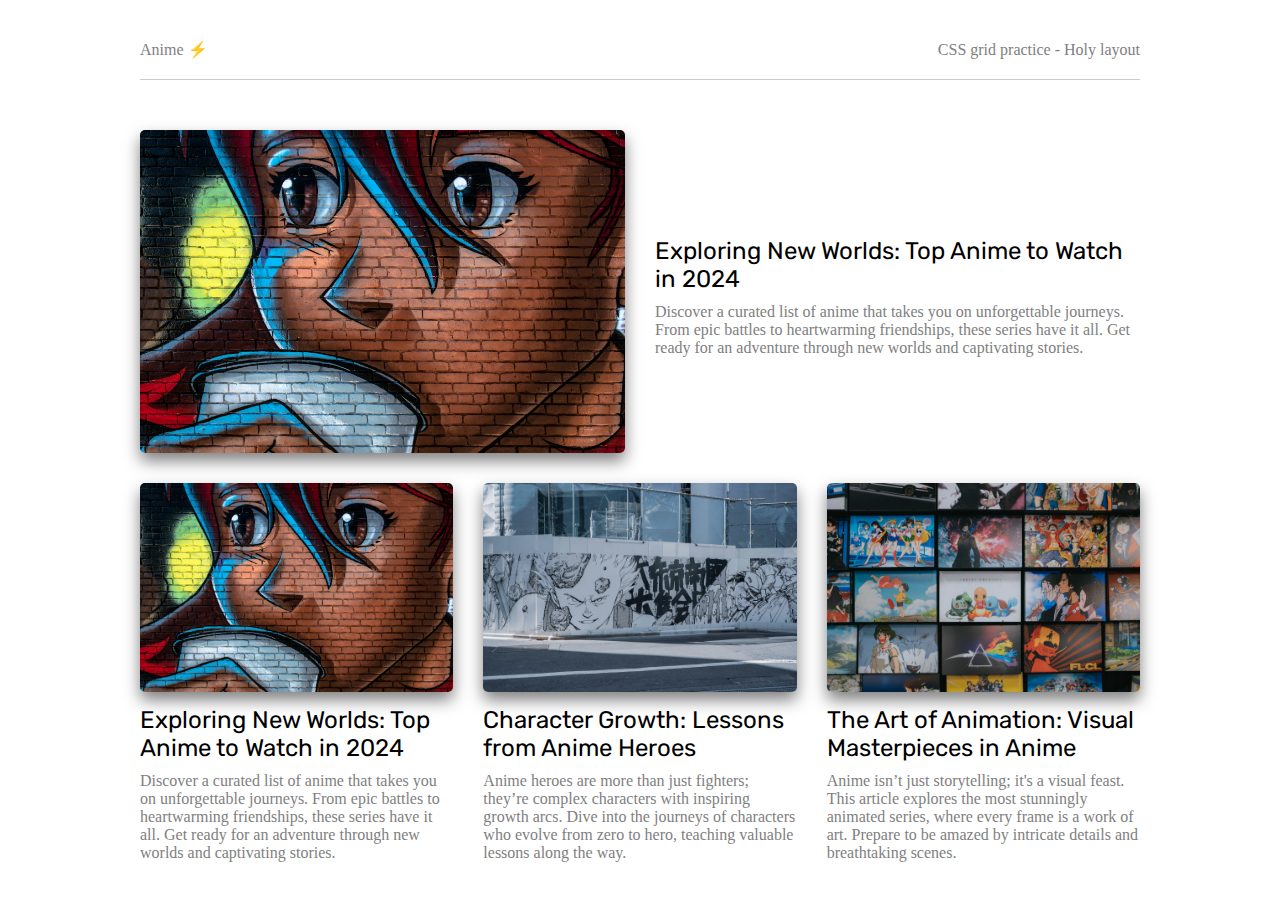
==== holy-layout/index.html @ 67260b05 "first commit" ====
<!DOCTYPE html>
<html lang="en">

<head>
  <meta charset="UTF-8">
  <meta name="viewport" content="width=device-width, initial-scale=1.0">
  <title>CSS Grid</title>
  <link rel="stylesheet" href="./style.css">
</head>

<body>
  <div class="container">
    <header>
      <p>Anime ⚡</p>
      <p>CSS grid practice - Holy layout</p>
    </header>
  </div>
  <div class="container">
    <div class="grid-container">
      <article class="featured-article">
        <img src="files/anime-img (1)-min.jpg" alt="">
        <div class="content">
          <h2>Exploring New Worlds: Top Anime to Watch in 2024</h2>
          <p>Discover a curated list of anime that takes you on unforgettable journeys. From epic battles to
            heartwarming
            friendships, these series have it all. Get ready for an adventure through new worlds and captivating
            stories.
          </p>
        </div>
      </article>
      <article>
        <img src="files/anime-img (1)-min.jpg" alt="">
        <div class="content">
          <h2>Exploring New Worlds: Top Anime to Watch in 2024</h2>
          <p>Discover a curated list of anime that takes you on unforgettable journeys. From epic battles to
            heartwarming
            friendships, these series have it all. Get ready for an adventure through new worlds and captivating
            stories.
          </p>
        </div>
      </article>
      <article>
        <img src="files/anime-img (2)-min.jpg" alt="">
        <div class="content">
          <h2>Character Growth: Lessons from Anime Heroes</h2>
          <p>Anime heroes are more than just fighters; they’re complex characters with inspiring growth arcs. Dive into
            the journeys of characters who evolve from zero to hero, teaching valuable lessons along the way.</p>
        </div>
      </article>
      <article>
        <img src="files/anime-img (3)-min.jpg" alt="">
        <div class="content">
          <h2>The Art of Animation: Visual Masterpieces in Anime</h2>
          <p>Anime isn’t just storytelling; it's a visual feast. This article explores the most stunningly animated
            series, where every frame is a work of art. Prepare to be amazed by intricate details and breathtaking
            scenes.
          </p>
        </div>
      </article>
    </div>
  </div>



  <script src="script.js"></script>
</body>

</html>
---- holy-layout/style.css ----
@import url('https://fonts.googleapis.com/css2?family=Afacad+Flux:wght@100..1000&family=DM+Mono:ital,wght@0,300;0,400;0,500;1,300;1,400;1,500&family=Rubik:ital,wght@0,300..900;1,300..900&display=swap');

*{
  margin: 0;
  padding: 0;
  box-sizing: border-box;

}
h2{
  font-family: "Rubik", sans-serif;
  font-weight: normal;
}
p{
  font-family: inter;
  color: gray;
}
.container{
  max-width: 1000px;
  width: 90%;
  margin: 0 auto;
}
header{
  margin: 20px 0;
  padding: 20px 0;
  border-bottom: 1px solid #ccc;
  display: flex;
  justify-content: space-between;
  align-items: center;
}

.grid-container{
  margin: 50px 0;
  display: grid;
  grid-template-columns: repeat(3, 1fr);
  gap: 30px;
}
article img {
  width: 100%;
  border-radius: 5px;
  box-shadow: 0 8px 16px 0 rgba(0, 0, 0, 0.5);
}
article h2 {
  margin: 10px 0;
}
.featured-article{
  grid-column: span 3;
  display: grid;
  grid-template-columns: repeat(2, 1fr);
  gap: 30px;
  align-items: center;
}

@media screen and (max-width: 768px){
  article{
    grid-column: span 3;
    display: grid;
    grid-template-columns: repeat(2, 1fr);
    gap: 30px;
    align-items: center;
  }
  .featured-article{
    grid-template-columns:  1fr;
  }
}

@media screen and (max-width: 680px){
  article{
    grid-column: span 3;
    display: block;
  }
  .featured-article{
    grid-template-columns:  1fr;
  }
}
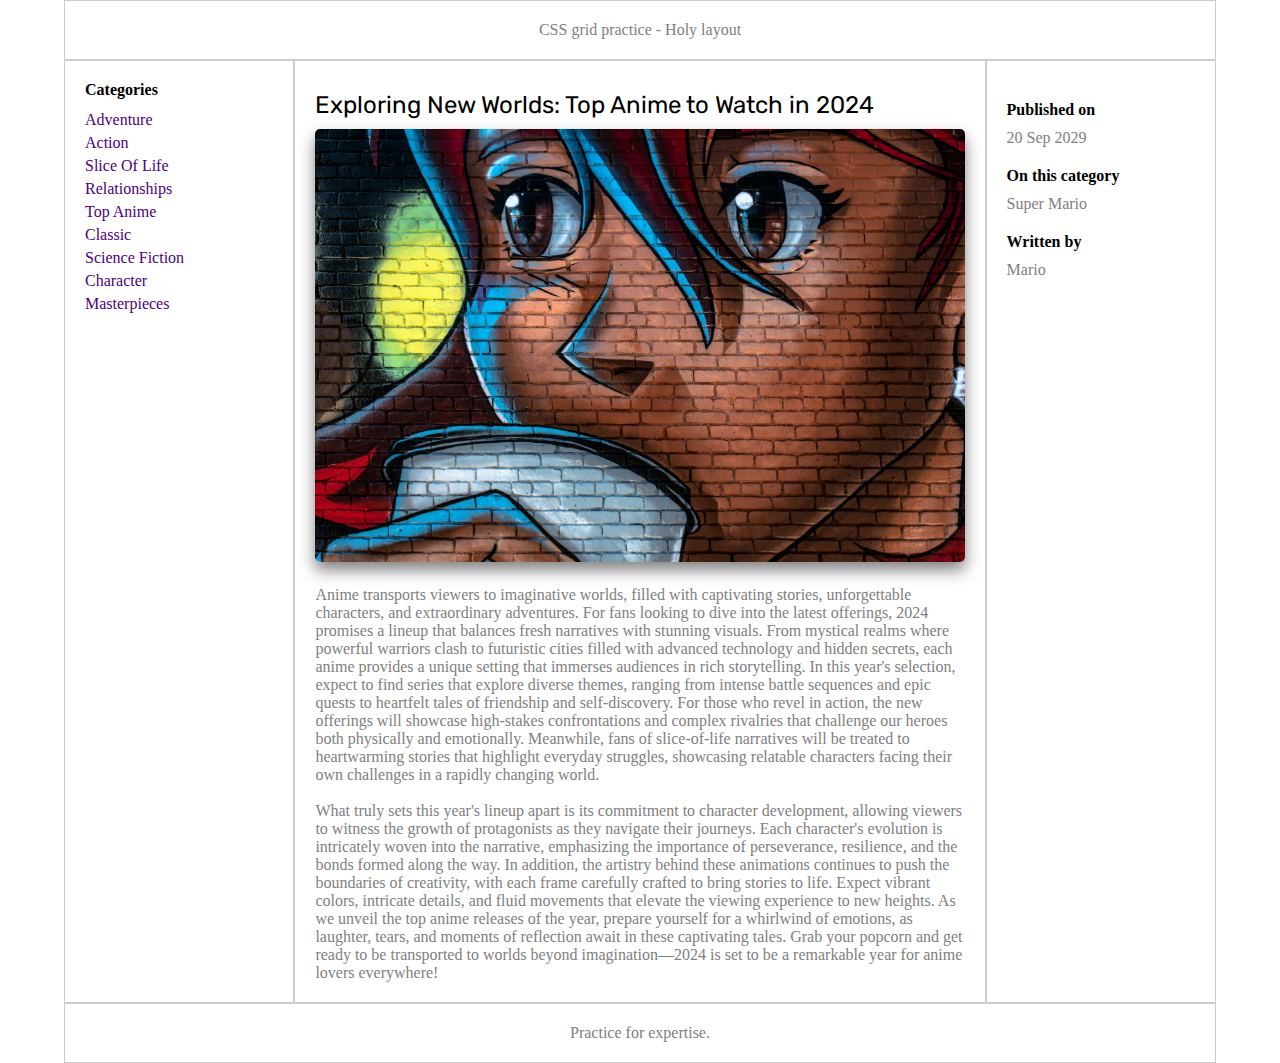
==== commit 1bd51587: "second layout finished" ====
--- a/holy-layout/index.html
+++ b/holy-layout/index.html
@@ -9,60 +9,83 @@
 </head>
 
 <body>
-  <div class="container">
-    <header>
-      <p>Anime ⚡</p>
+  <header>
+    <div class="container">
       <p>CSS grid practice - Holy layout</p>
-    </header>
-  </div>
+    </div>
+  </header>
   <div class="container">
     <div class="grid-container">
+      <aside class="categories">
+        <div>
+          <h4>Categories</h4>
+          <div class="links">
+            <a href="#">Adventure</a>
+            <a href="#">Action</a>
+            <a href="#">Slice Of Life</a>
+            <a href="#">Relationships</a>
+            <a href="#">Top Anime </a>
+            <a href="#">Classic </a>
+            <a href="#">Science Fiction</a>
+            <a href="#">Character</a>
+            <a href="#">Masterpieces</a>
+          </div>
+
+        </div>
+
+      </aside>
+
       <article class="featured-article">
+        <h2>Exploring New Worlds: Top Anime to Watch in 2024</h2>
         <img src="files/anime-img (1)-min.jpg" alt="">
         <div class="content">
-          <h2>Exploring New Worlds: Top Anime to Watch in 2024</h2>
-          <p>Discover a curated list of anime that takes you on unforgettable journeys. From epic battles to
-            heartwarming
-            friendships, these series have it all. Get ready for an adventure through new worlds and captivating
-            stories.
+          <p>Anime transports viewers to imaginative worlds, filled with captivating stories, unforgettable characters,
+            and extraordinary adventures. For fans looking to dive into the latest offerings, 2024 promises a lineup
+            that balances fresh narratives with stunning visuals. From mystical realms where powerful warriors clash to
+            futuristic cities filled with advanced technology and hidden secrets, each anime provides a unique setting
+            that immerses audiences in rich storytelling. In this year's selection, expect to find series that explore
+            diverse themes, ranging from intense battle sequences and epic quests to heartfelt tales of friendship and
+            self-discovery. For those who revel in action, the new offerings will showcase high-stakes confrontations
+            and complex rivalries that challenge our heroes both physically and emotionally. Meanwhile, fans of
+            slice-of-life narratives will be treated to heartwarming stories that highlight everyday struggles,
+            showcasing relatable characters facing their own challenges in a rapidly changing world.
+            <br>
+            <br>
+            What truly sets this year's lineup apart is its commitment to character development, allowing viewers to
+            witness the growth of protagonists as they navigate their journeys. Each character's evolution is
+            intricately woven into the narrative, emphasizing the importance of perseverance, resilience, and the bonds
+            formed along the way. In addition, the artistry behind these animations continues to push the boundaries of
+            creativity, with each frame carefully crafted to bring stories to life. Expect vibrant colors, intricate
+            details, and fluid movements that elevate the viewing experience to new heights. As we unveil the top anime
+            releases of the year, prepare yourself for a whirlwind of emotions, as laughter, tears, and moments of
+            reflection await in these captivating tales. Grab your popcorn and get ready to be transported to worlds
+            beyond imagination—2024 is set to be a remarkable year for anime lovers everywhere!
           </p>
         </div>
       </article>
-      <article>
-        <img src="files/anime-img (1)-min.jpg" alt="">
-        <div class="content">
-          <h2>Exploring New Worlds: Top Anime to Watch in 2024</h2>
-          <p>Discover a curated list of anime that takes you on unforgettable journeys. From epic battles to
-            heartwarming
-            friendships, these series have it all. Get ready for an adventure through new worlds and captivating
-            stories.
-          </p>
+
+      <aside class="info-sidebar">
+        <div class="post-info">
+          <h4>Published on</h4>
+          <p>20 Sep 2029</p>
+          <h4>On this category</h4>
+          <p>Super Mario</p>
+          <h4>Written by</h4>
+          <p>Mario</p>
         </div>
-      </article>
-      <article>
-        <img src="files/anime-img (2)-min.jpg" alt="">
-        <div class="content">
-          <h2>Character Growth: Lessons from Anime Heroes</h2>
-          <p>Anime heroes are more than just fighters; they’re complex characters with inspiring growth arcs. Dive into
-            the journeys of characters who evolve from zero to hero, teaching valuable lessons along the way.</p>
-        </div>
-      </article>
-      <article>
-        <img src="files/anime-img (3)-min.jpg" alt="">
-        <div class="content">
-          <h2>The Art of Animation: Visual Masterpieces in Anime</h2>
-          <p>Anime isn’t just storytelling; it's a visual feast. This article explores the most stunningly animated
-            series, where every frame is a work of art. Prepare to be amazed by intricate details and breathtaking
-            scenes.
-          </p>
-        </div>
-      </article>
+      </aside>
     </div>
   </div>
 
+  <footer>
+    <div class="container">
+      <p>Practice for expertise.</p>
+    </div>
+  </footer>
 
 
   <script src="script.js"></script>
 </body>
 
-</html>+</html>
+
--- a/holy-layout/style.css
+++ b/holy-layout/style.css
@@ -16,60 +16,90 @@
   color: gray;
 }
 .container{
-  max-width: 1000px;
+  max-width: 1200px;
   width: 90%;
   margin: 0 auto;
 }
-header{
-  margin: 20px 0;
+
+header .container {
   padding: 20px 0;
-  border-bottom: 1px solid #ccc;
+  border: 1px solid #ccc;
+  text-align: center;
+}
+.grid-container{
+  display: grid;
+  grid-template-columns: repeat(5, 1fr);
+}
+.grid-container > *{
+  padding: 20px;
+  border: 1px solid #ccc;
+}
+.links {
   display: flex;
-  justify-content: space-between;
-  align-items: center;
+  flex-direction: column;
+  gap: 5px;
+  margin-top: 12px;
 }
 
-.grid-container{
-  margin: 50px 0;
-  display: grid;
-  grid-template-columns: repeat(3, 1fr);
-  gap: 30px;
+.links a {
+  text-decoration: none;
+  color: indigo;
+}
+article{
+  grid-column: span 3;
 }
 article img {
   width: 100%;
   border-radius: 5px;
   box-shadow: 0 8px 16px 0 rgba(0, 0, 0, 0.5);
+  margin-bottom: 20px;
 }
 article h2 {
   margin: 10px 0;
 }
-.featured-article{
-  grid-column: span 3;
-  display: grid;
-  grid-template-columns: repeat(2, 1fr);
-  gap: 30px;
-  align-items: center;
+
+aside .post-info h4{
+  margin: 20px 0 10px;
 }
 
-@media screen and (max-width: 768px){
-  article{
-    grid-column: span 3;
-    display: grid;
-    grid-template-columns: repeat(2, 1fr);
-    gap: 30px;
-    align-items: center;
-  }
-  .featured-article{
-    grid-template-columns:  1fr;
-  }
+footer .container {
+  padding: 20px 0;
+  border: 1px solid #ccc;
+  text-align: center;
 }
 
-@media screen and (max-width: 680px){
+@media screen and (max-width: 1000px) {
+  .categories{
+    grid-column: span 5;
+  }
+  .categories .links {
+    display: inline-block;
+  }
+  .categories .links a{
+    margin-right: 10px;
+  }
   article{
-    grid-column: span 3;
-    display: block;
+    grid-column: span 4;
   }
-  .featured-article{
-    grid-template-columns:  1fr;
+  /* .info-sidebar{
+    grid-column: span 1;
+  } */
+}
+
+@media screen and (max-width: 800px) {
+  .categories{
+    grid-column: span 5;
+  }
+  .categories .links {
+    display: inline-block;
+  }
+  .categories .links a{
+    margin-right: 10px;
+  }
+  article{
+    grid-column: span 5;
+  }
+  .info-sidebar{
+    grid-column: span 5;
   }
 }